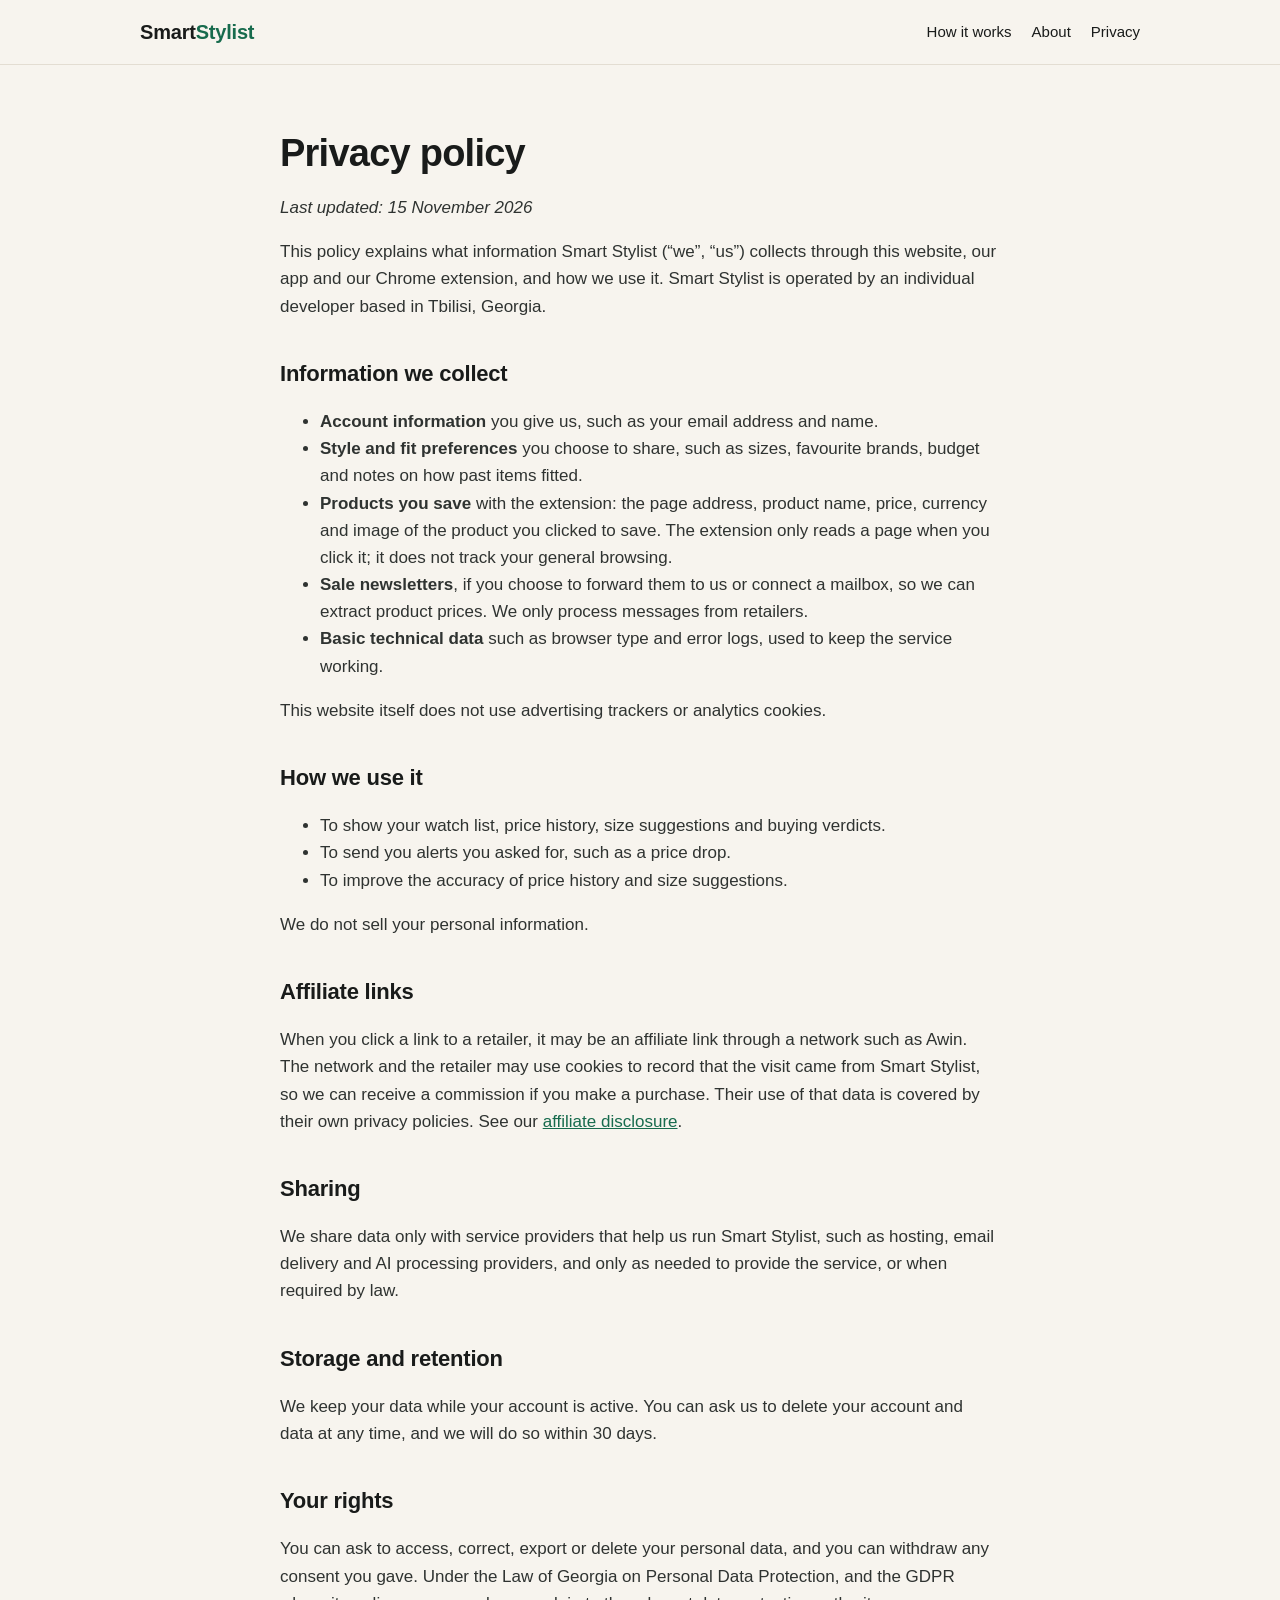
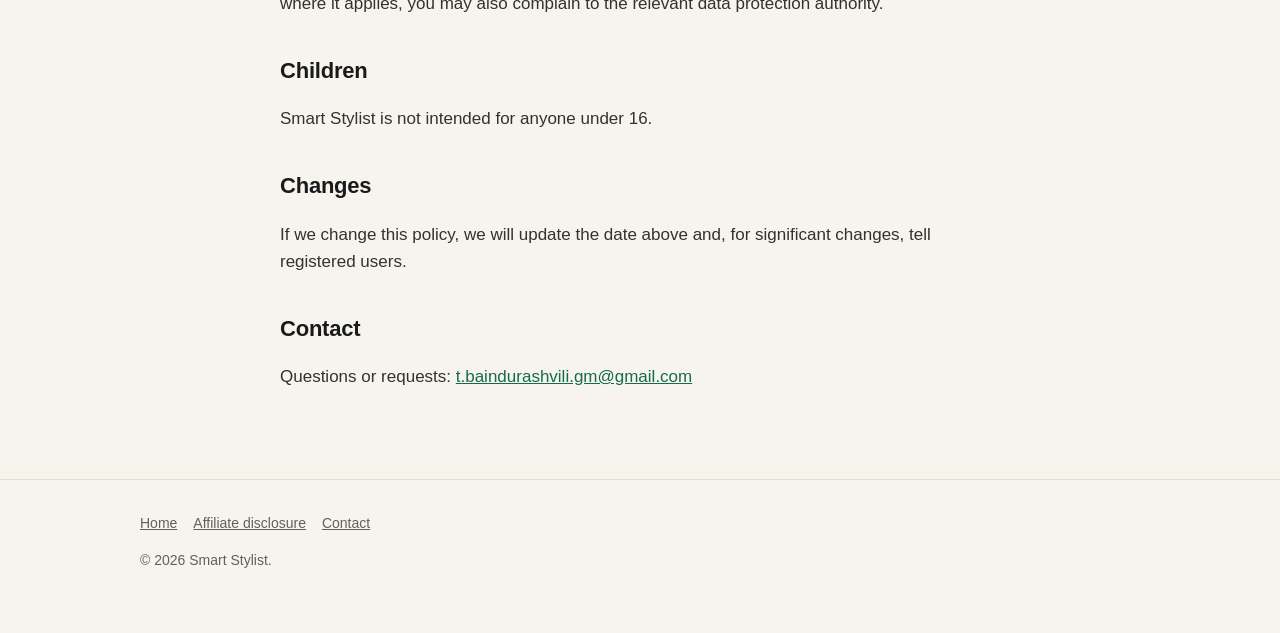
==== privacy.html @ 179b52d7 "Publish Smart Stylist landing page Co-Authored-By: Claude Opus 5.5 <noreply@anthropic.com> Claude-Se" ====
<!doctype html>
<html lang="en">
<head>
<meta charset="utf-8">
<meta name="viewport" content="width=device-width,initial-scale=1">
<title>Privacy policy — Smart Stylist</title>
<link rel="stylesheet" href="styles.css">
</head>
<body>
<header><div class="wrap nav">
  <a class="brand" href="./">Smart<span>Stylist</span></a>
  <nav><a href="./#how">How it works</a><a href="./#about">About</a><a href="privacy.html">Privacy</a></nav>
</div></header>
<main class="doc">
<h1>Privacy policy</h1>
<p><em>Last updated: 15 November 2026</em></p>
<p>This policy explains what information Smart Stylist (“we”, “us”) collects through this website, our app and our Chrome extension, and how we use it. Smart Stylist is operated by an individual developer based in Tbilisi, Georgia.</p>

<h2>Information we collect</h2>
<ul>
<li><strong>Account information</strong> you give us, such as your email address and name.</li>
<li><strong>Style and fit preferences</strong> you choose to share, such as sizes, favourite brands, budget and notes on how past items fitted.</li>
<li><strong>Products you save</strong> with the extension: the page address, product name, price, currency and image of the product you clicked to save. The extension only reads a page when you click it; it does not track your general browsing.</li>
<li><strong>Sale newsletters</strong>, if you choose to forward them to us or connect a mailbox, so we can extract product prices. We only process messages from retailers.</li>
<li><strong>Basic technical data</strong> such as browser type and error logs, used to keep the service working.</li>
</ul>
<p>This website itself does not use advertising trackers or analytics cookies.</p>

<h2>How we use it</h2>
<ul>
<li>To show your watch list, price history, size suggestions and buying verdicts.</li>
<li>To send you alerts you asked for, such as a price drop.</li>
<li>To improve the accuracy of price history and size suggestions.</li>
</ul>
<p>We do not sell your personal information.</p>

<h2>Affiliate links</h2>
<p>When you click a link to a retailer, it may be an affiliate link through a network such as Awin. The network and the retailer may use cookies to record that the visit came from Smart Stylist, so we can receive a commission if you make a purchase. Their use of that data is covered by their own privacy policies. See our <a href="./#disclosure">affiliate disclosure</a>.</p>

<h2>Sharing</h2>
<p>We share data only with service providers that help us run Smart Stylist, such as hosting, email delivery and AI processing providers, and only as needed to provide the service, or when required by law.</p>

<h2>Storage and retention</h2>
<p>We keep your data while your account is active. You can ask us to delete your account and data at any time, and we will do so within 30 days.</p>

<h2>Your rights</h2>
<p>You can ask to access, correct, export or delete your personal data, and you can withdraw any consent you gave. Under the Law of Georgia on Personal Data Protection, and the GDPR where it applies, you may also complain to the relevant data protection authority.</p>

<h2>Children</h2>
<p>Smart Stylist is not intended for anyone under 16.</p>

<h2>Changes</h2>
<p>If we change this policy, we will update the date above and, for significant changes, tell registered users.</p>

<h2>Contact</h2>
<p>Questions or requests: <a href="mailto:t.baindurashvili.gm@gmail.com">t.baindurashvili.gm@gmail.com</a></p>
</main>
<footer><div class="wrap">
  <a href="./">Home</a><a href="./#disclosure">Affiliate disclosure</a><a href="./#about">Contact</a>
  <p>© 2026 Smart Stylist.</p>
</div></footer>
</body>
</html>
---- styles.css ----
:root{--bg:#F7F4EE;--ink:#191B1A;--muted:#5d625f;--accent:#176B4D;--card:#fff;--line:#e3ddd2}
*{box-sizing:border-box}
html{scroll-behavior:smooth}
body{margin:0;background:var(--bg);color:var(--ink);font:17px/1.6 -apple-system,BlinkMacSystemFont,"Segoe UI",Roboto,Helvetica,Arial,sans-serif}
a{color:var(--accent)}
.wrap{max-width:1040px;margin:0 auto;padding:0 20px}
header{border-bottom:1px solid var(--line);background:var(--bg);position:sticky;top:0;z-index:5}
.nav{display:flex;align-items:center;justify-content:space-between;height:64px;gap:16px}
.brand{font-weight:700;font-size:20px;letter-spacing:-.01em;text-decoration:none;color:var(--ink)}
.brand span{color:var(--accent)}
.nav nav a{color:var(--ink);text-decoration:none;margin-left:20px;font-size:15px}
.nav nav a:hover{color:var(--accent)}
.hero{padding:88px 20px 64px}
.eyebrow{text-transform:uppercase;letter-spacing:.12em;font-size:13px;color:var(--accent);font-weight:600}
h1{font-size:clamp(34px,5.5vw,56px);line-height:1.08;letter-spacing:-.02em;margin:12px 0 20px;max-width:760px}
h2{font-size:clamp(26px,3.4vw,34px);letter-spacing:-.01em;margin:0 0 12px}
h3{margin:0 0 8px;font-size:19px}
.lead{font-size:20px;color:var(--muted);max-width:640px}
.btn{display:inline-block;background:var(--ink);color:#fff;padding:13px 22px;border-radius:999px;text-decoration:none;font-weight:600;margin-top:16px}
.btn.alt{background:transparent;color:var(--ink);border:1px solid var(--ink);margin-left:8px}
section{padding:64px 0;border-top:1px solid var(--line)}
.grid{display:grid;grid-template-columns:repeat(auto-fit,minmax(230px,1fr));gap:18px;margin-top:28px}
.card{background:var(--card);border:1px solid var(--line);border-radius:14px;padding:24px}
.card p{margin:0;color:var(--muted);font-size:16px}
.num{display:inline-flex;width:30px;height:30px;border-radius:50%;background:var(--accent);color:#fff;align-items:center;justify-content:center;font-weight:700;font-size:14px;margin-bottom:12px}
.verdict{background:var(--card);border:1px solid var(--line);border-radius:14px;padding:22px;max-width:420px}
.verdict .tag{display:inline-block;background:#e4f1ea;color:var(--accent);font-weight:700;font-size:13px;padding:4px 10px;border-radius:999px}
.verdict .row{display:flex;justify-content:space-between;border-bottom:1px dashed var(--line);padding:8px 0;font-size:15px}
.split{display:grid;grid-template-columns:1.2fr 1fr;gap:40px;align-items:center}
@media(max-width:760px){.split{grid-template-columns:1fr}.nav nav a{margin-left:12px;font-size:14px}.nav nav a.hide-sm{display:none}.hero{padding:56px 20px 40px}}
.note{background:#fff;border-left:4px solid var(--accent);padding:16px 20px;border-radius:8px;color:var(--muted)}
footer{border-top:1px solid var(--line);padding:32px 0 48px;color:var(--muted);font-size:14px}
footer a{color:var(--muted);margin-right:16px}
.doc{max-width:760px;padding:56px 20px 72px;margin:0 auto}
.doc h1{font-size:38px}
.doc h2{font-size:22px;margin-top:36px}
.doc p,.doc li{color:#2f3331}
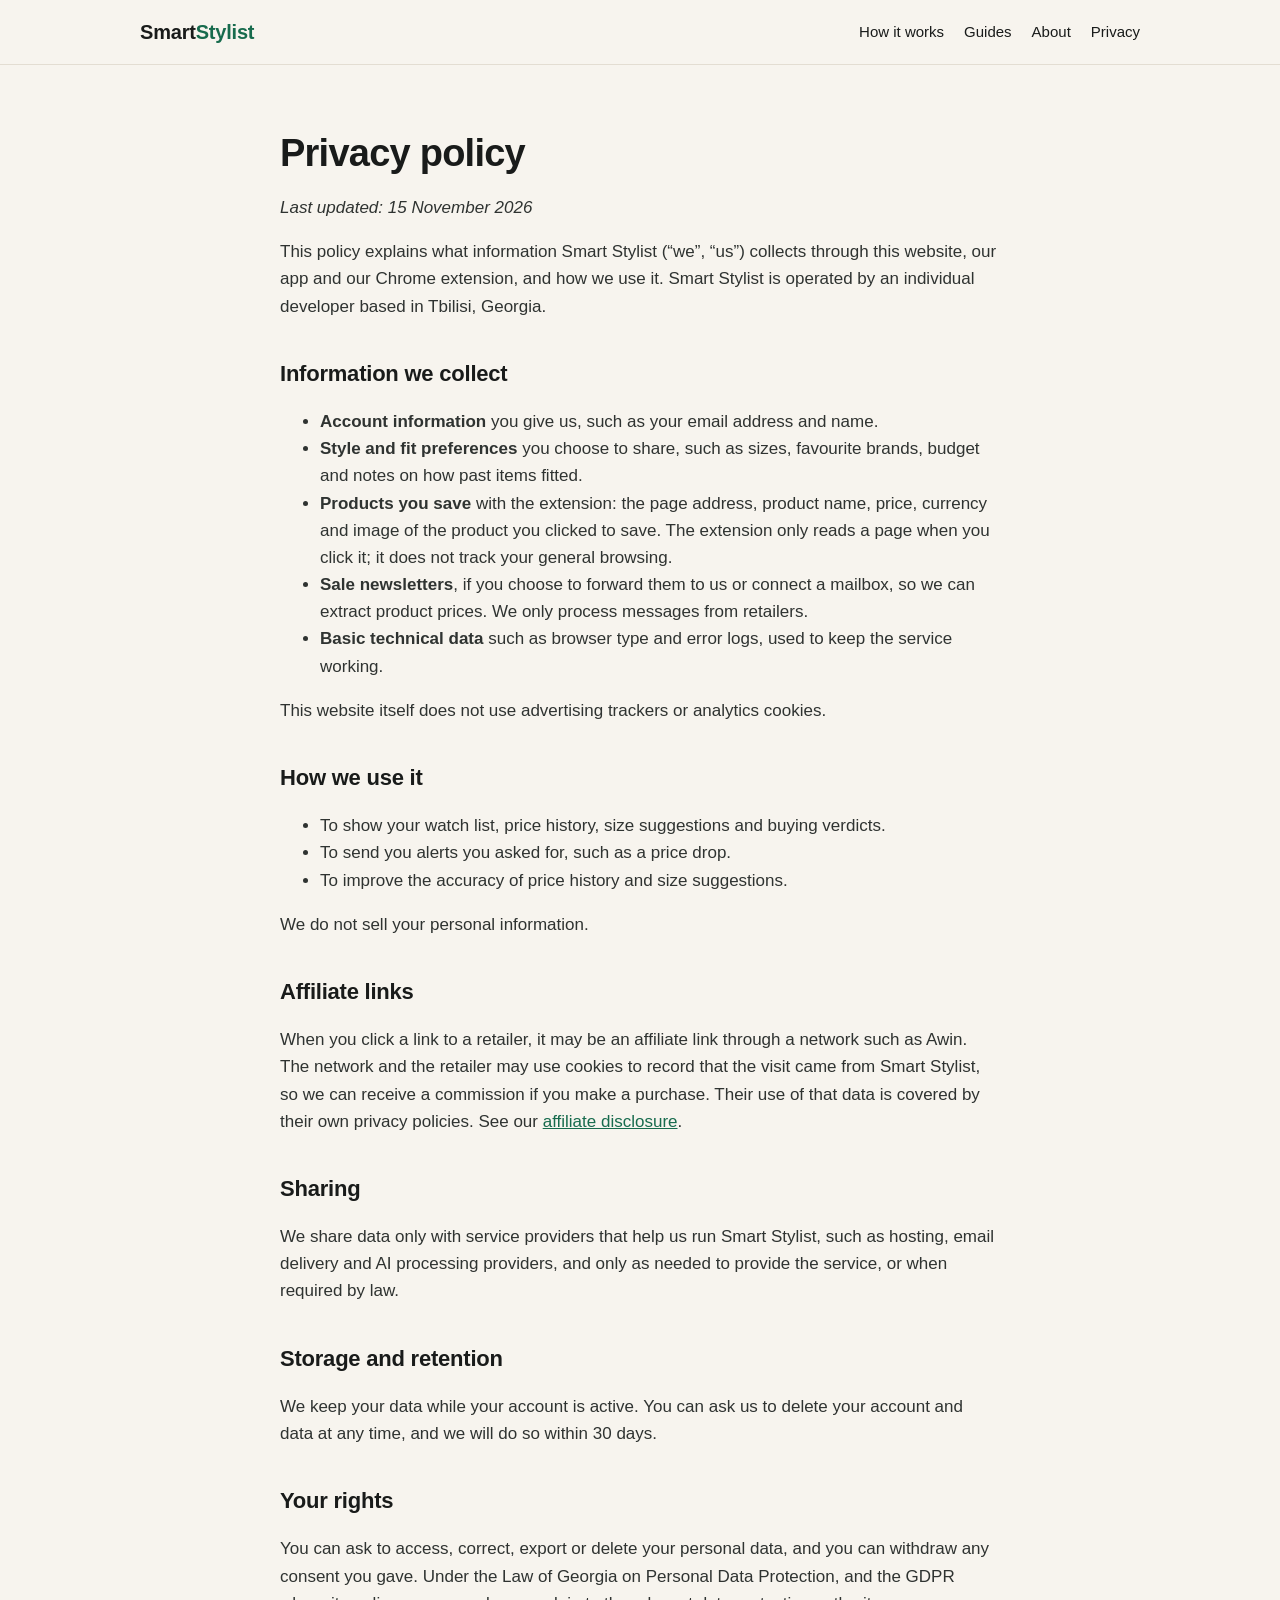
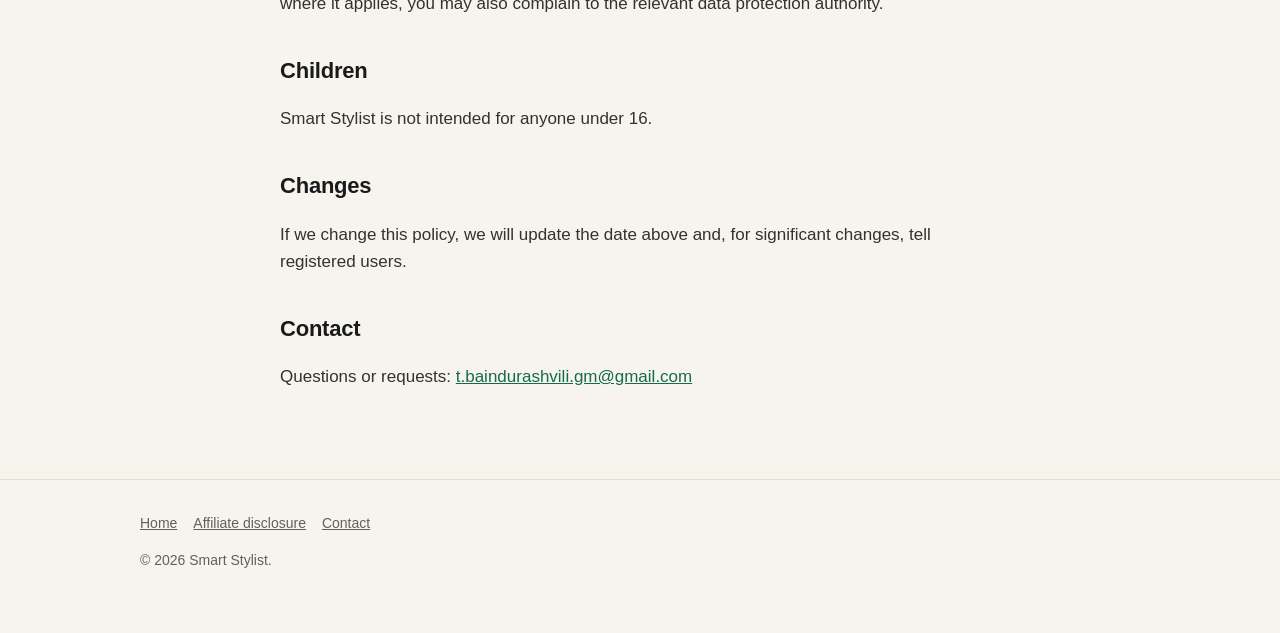
==== commit b0210bf8: "Add Guides section with three shopping articles - How to spot a fake sale - Buying from US and UK st" ====
--- a/privacy.html
+++ b/privacy.html
@@ -9,7 +9,7 @@
 <body>
 <header><div class="wrap nav">
   <a class="brand" href="./">Smart<span>Stylist</span></a>
-  <nav><a href="./#how">How it works</a><a href="./#about">About</a><a href="privacy.html">Privacy</a></nav>
+  <nav><a href="./#how">How it works</a><a href="guides/">Guides</a><a href="./#about">About</a><a href="privacy.html">Privacy</a></nav>
 </div></header>
 <main class="doc">
 <h1>Privacy policy</h1>
--- a/styles.css
+++ b/styles.css
@@ -35,3 +35,12 @@
 .doc h1{font-size:38px}
 .doc h2{font-size:22px;margin-top:36px}
 .doc p,.doc li{color:#2f3331}
+.doc .meta{color:var(--muted);font-size:15px;margin-top:-8px}
+.doc .note{margin:24px 0}
+.doc table{border-collapse:collapse;width:100%;margin:16px 0;font-size:15px;background:#fff}
+.doc th,.doc td{border:1px solid var(--line);padding:8px 10px;text-align:left}
+.list-guides{display:grid;gap:16px;margin-top:24px}
+.list-guides a.card{text-decoration:none;color:var(--ink);display:block}
+.list-guides a.card:hover{border-color:var(--accent)}
+.list-guides .card h3{color:var(--ink)}
+.nav nav a{white-space:nowrap}
